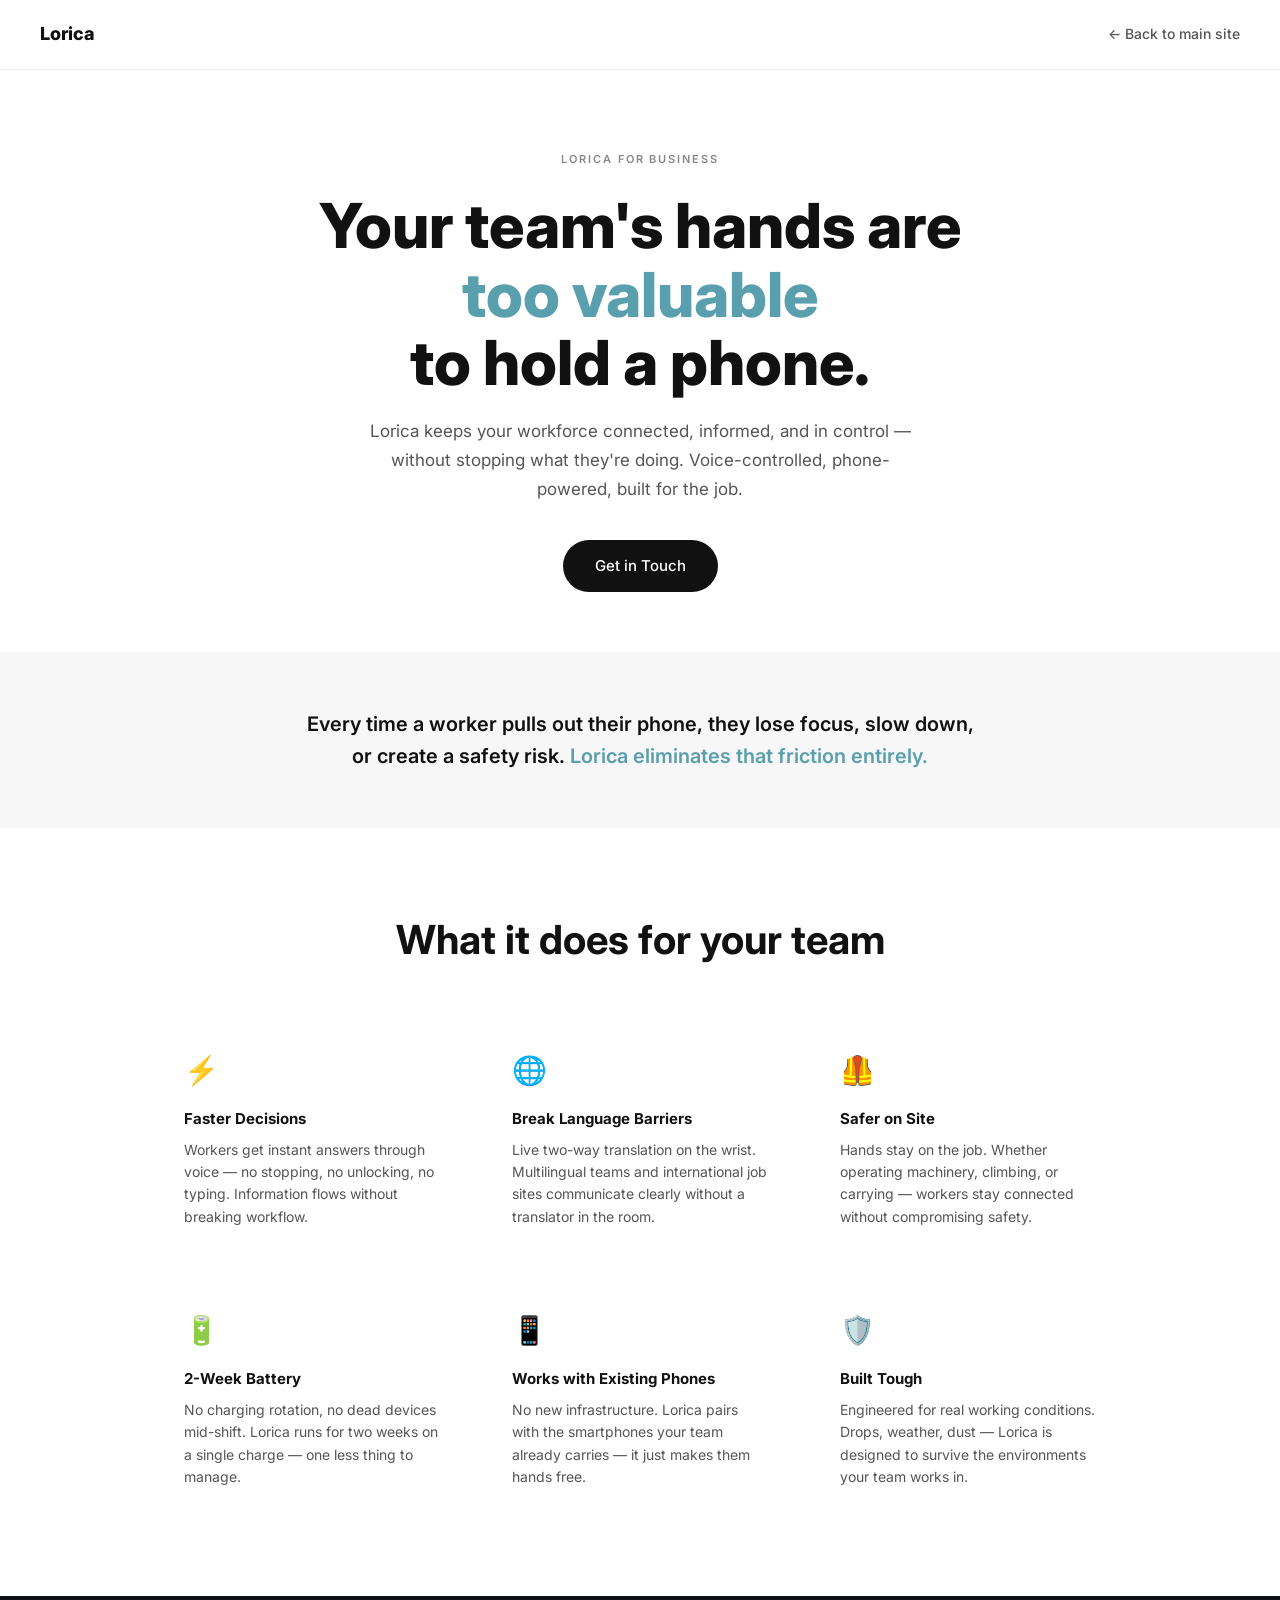
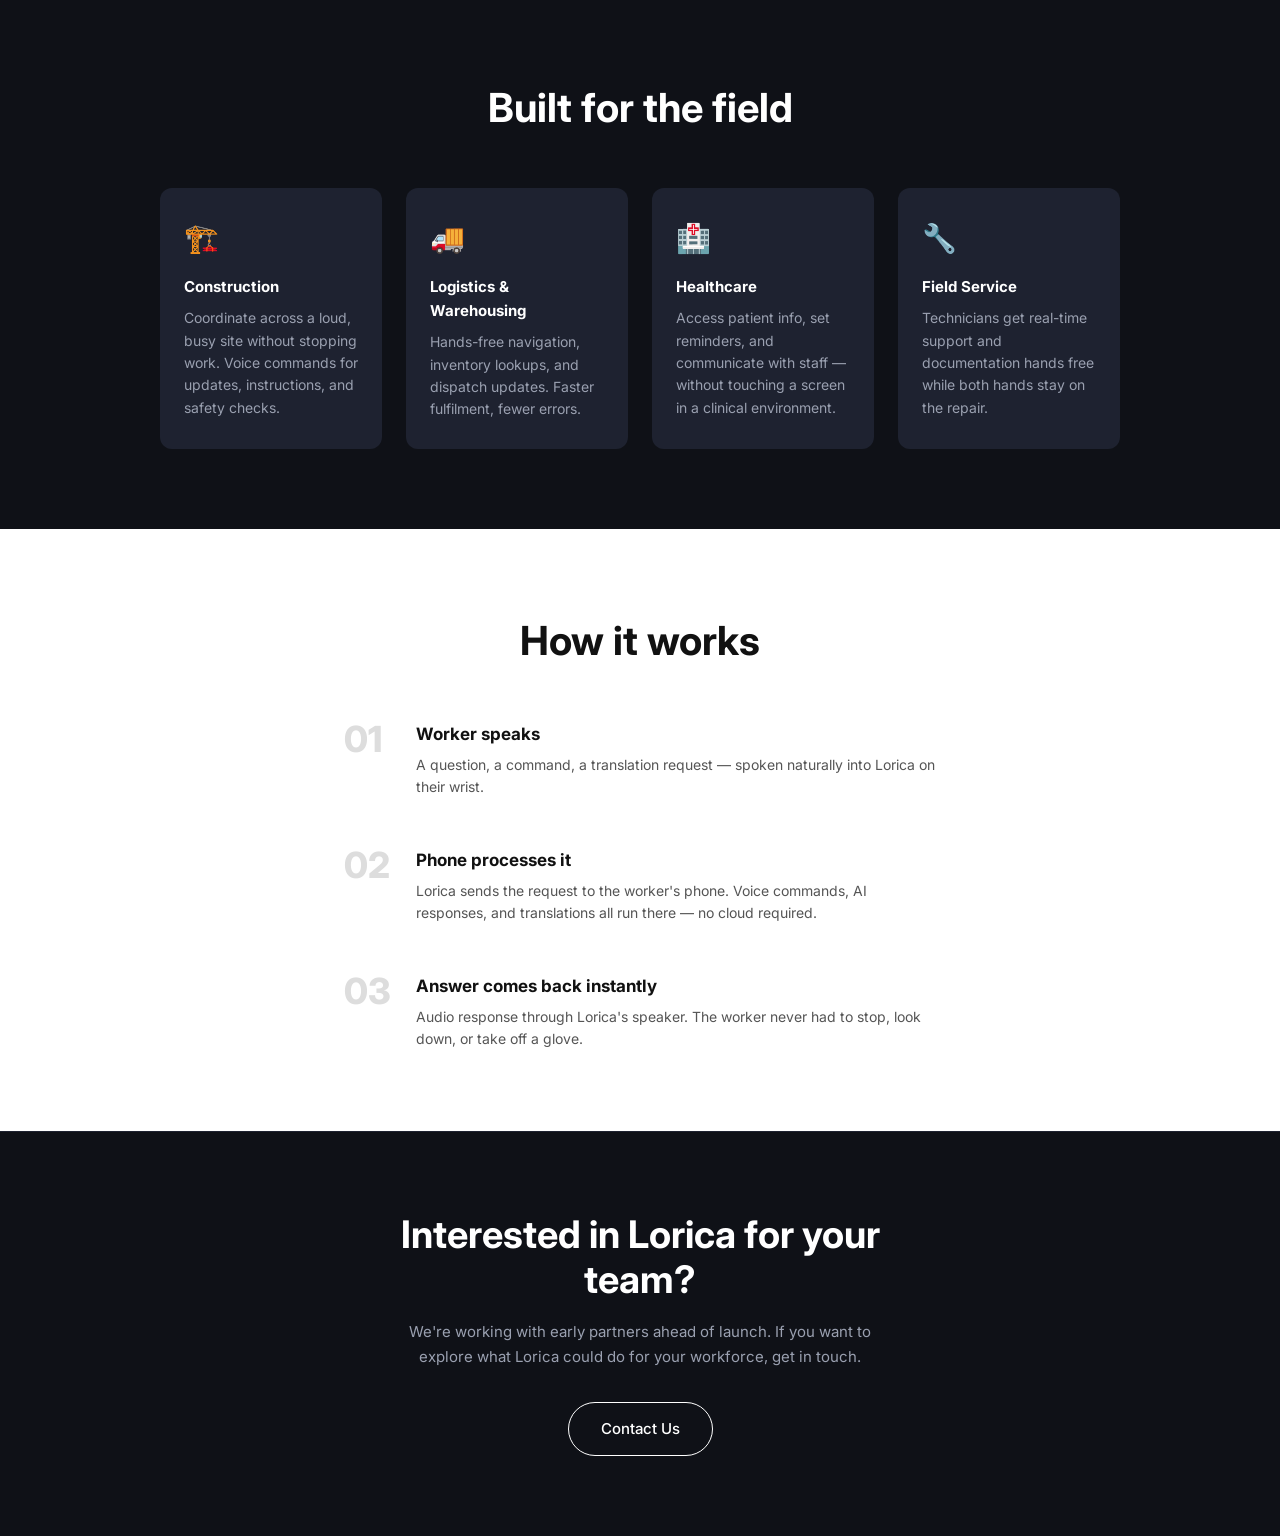
==== business.html @ 03b3797b "Add Lorica for Business subpage and nav link Co-Authored-By: Claude Sonnet 4.6 <noreply@anthropic.co" ====
<!DOCTYPE html>
<html lang="en">
<head>
  <meta charset="UTF-8" />
  <meta name="viewport" content="width=device-width, initial-scale=1.0" />
  <title>Lorica for Business</title>
  <meta name="description" content="Lorica keeps your workforce connected and hands free. Voice-controlled, phone-powered, built for the job site." />
  <!-- Google Analytics -->
  <script async src="https://www.googletagmanager.com/gtag/js?id=G-K3F2VCWHW0"></script>
  <script>
    window.dataLayer = window.dataLayer || [];
    function gtag(){dataLayer.push(arguments);}
    gtag('js', new Date());
    gtag('config', 'G-K3F2VCWHW0');
  </script>

  <link rel="preconnect" href="https://fonts.googleapis.com" />
  <link rel="preconnect" href="https://fonts.gstatic.com" crossorigin />
  <link href="https://fonts.googleapis.com/css2?family=Inter:wght@400;500;600;700;800&display=swap" rel="stylesheet" />
  <link rel="stylesheet" href="css/styles.css" />
  <style>
    /* ── NAV ──────────────────────────────────────────────── */
    .nav {
      display: flex;
      justify-content: space-between;
      align-items: center;
      padding: 20px 40px;
      border-bottom: 1px solid #eee;
    }

    .nav-logo {
      font-size: 18px;
      font-weight: 800;
      text-decoration: none;
      color: #111;
    }

    .nav-link {
      font-size: 14px;
      font-weight: 500;
      color: #555;
      text-decoration: none;
      transition: color 0.2s;
    }

    .nav-link:hover { color: #111; }

    /* ── BUSINESS HERO ────────────────────────────────────── */
    .biz-hero {
      text-align: center;
      padding: 80px 24px 60px;
      max-width: 760px;
      margin: 0 auto;
    }

    .biz-hero .hero-eyebrow {
      font-size: 11px;
      font-weight: 600;
      letter-spacing: 0.18em;
      text-transform: uppercase;
      color: #888;
      margin-bottom: 24px;
    }

    .biz-hero h1 {
      font-size: clamp(38px, 7vw, 62px);
      font-weight: 800;
      line-height: 1.1;
      margin-bottom: 20px;
    }

    .biz-hero h1 .highlight { color: #5a9fad; }

    .biz-hero p {
      font-size: 17px;
      color: #555;
      max-width: 560px;
      margin: 0 auto 36px;
      line-height: 1.7;
    }

    /* ── PROBLEM STRIP ────────────────────────────────────── */
    .problem {
      background: #f7f7f7;
      padding: 56px 24px;
      text-align: center;
    }

    .problem p {
      font-size: 20px;
      font-weight: 600;
      color: #111;
      max-width: 680px;
      margin: 0 auto;
      line-height: 1.6;
    }

    .problem span { color: #5a9fad; }

    /* ── BENEFITS ─────────────────────────────────────────── */
    .benefits {
      padding: 80px 24px;
      text-align: center;
    }

    /* reuse .cards / .card from styles.css */

    /* ── INDUSTRIES ───────────────────────────────────────── */
    .industries {
      background: #0f1117;
      color: #fff;
      padding: 80px 24px;
      text-align: center;
    }

    .industries .section-title { color: #fff; }

    .industry-grid {
      display: grid;
      grid-template-columns: repeat(auto-fit, minmax(220px, 1fr));
      gap: 24px;
      max-width: 960px;
      margin: 0 auto;
    }

    .industry-card {
      background: #1e2230;
      border-radius: 12px;
      padding: 28px 24px;
      text-align: left;
    }

    .industry-card .card-icon {
      font-size: 28px;
      margin-bottom: 14px;
    }

    .industry-card h3 {
      font-size: 15px;
      font-weight: 700;
      color: #fff;
      margin-bottom: 8px;
    }

    .industry-card p {
      font-size: 14px;
      color: #9aa0b0;
      line-height: 1.6;
    }

    /* ── HOW IT HELPS ─────────────────────────────────────── */
    .how-biz {
      padding: 80px 24px;
      max-width: 640px;
      margin: 0 auto;
    }

    .how-biz .section-title { text-align: center; }

    /* reuse .steps / .step from styles.css */

    /* ── BIZ CTA ──────────────────────────────────────────── */
    .biz-cta {
      background: #0f1117;
      color: #fff;
      padding: 80px 24px;
      text-align: center;
      border-top: 1px solid #1e2230;
    }

    .biz-cta h2 {
      font-size: clamp(26px, 4vw, 38px);
      font-weight: 700;
      max-width: 520px;
      margin: 0 auto 16px;
      line-height: 1.2;
    }

    .biz-cta p {
      font-size: 15px;
      color: #9aa0b0;
      max-width: 480px;
      margin: 0 auto 32px;
      line-height: 1.7;
    }
  </style>
</head>
<body>

  <!-- ── NAV ── -->
  <nav class="nav">
    <a href="index.html" class="nav-logo">Lorica</a>
    <a href="index.html" class="nav-link">← Back to main site</a>
  </nav>

  <!-- ── HERO ── -->
  <section class="biz-hero">
    <p class="hero-eyebrow">Lorica for Business</p>
    <h1>Your team's hands are<br><span class="highlight">too valuable</span><br>to hold a phone.</h1>
    <p>Lorica keeps your workforce connected, informed, and in control — without stopping what they're doing. Voice-controlled, phone-powered, built for the job.</p>
    <a href="#contact" class="btn-primary">Get in Touch</a>
  </section>

  <!-- ── PROBLEM ── -->
  <section class="problem">
    <p>Every time a worker pulls out their phone, they lose focus, slow down, or create a safety risk. <span>Lorica eliminates that friction entirely.</span></p>
  </section>

  <!-- ── BENEFITS ── -->
  <section class="benefits">
    <h2 class="section-title">What it does for your team</h2>
    <div class="cards">

      <div class="card">
        <div class="card-icon">⚡</div>
        <h3>Faster Decisions</h3>
        <p>Workers get instant answers through voice — no stopping, no unlocking, no typing. Information flows without breaking workflow.</p>
      </div>

      <div class="card">
        <div class="card-icon">🌐</div>
        <h3>Break Language Barriers</h3>
        <p>Live two-way translation on the wrist. Multilingual teams and international job sites communicate clearly without a translator in the room.</p>
      </div>

      <div class="card">
        <div class="card-icon">🦺</div>
        <h3>Safer on Site</h3>
        <p>Hands stay on the job. Whether operating machinery, climbing, or carrying — workers stay connected without compromising safety.</p>
      </div>

      <div class="card">
        <div class="card-icon">🔋</div>
        <h3>2-Week Battery</h3>
        <p>No charging rotation, no dead devices mid-shift. Lorica runs for two weeks on a single charge — one less thing to manage.</p>
      </div>

      <div class="card">
        <div class="card-icon">📱</div>
        <h3>Works with Existing Phones</h3>
        <p>No new infrastructure. Lorica pairs with the smartphones your team already carries — it just makes them hands free.</p>
      </div>

      <div class="card">
        <div class="card-icon">🛡️</div>
        <h3>Built Tough</h3>
        <p>Engineered for real working conditions. Drops, weather, dust — Lorica is designed to survive the environments your team works in.</p>
      </div>

    </div>
  </section>

  <!-- ── INDUSTRIES ── -->
  <section class="industries">
    <h2 class="section-title">Built for the field</h2>
    <div class="industry-grid">

      <div class="industry-card">
        <div class="card-icon">🏗️</div>
        <h3>Construction</h3>
        <p>Coordinate across a loud, busy site without stopping work. Voice commands for updates, instructions, and safety checks.</p>
      </div>

      <div class="industry-card">
        <div class="card-icon">🚚</div>
        <h3>Logistics & Warehousing</h3>
        <p>Hands-free navigation, inventory lookups, and dispatch updates. Faster fulfilment, fewer errors.</p>
      </div>

      <div class="industry-card">
        <div class="card-icon">🏥</div>
        <h3>Healthcare</h3>
        <p>Access patient info, set reminders, and communicate with staff — without touching a screen in a clinical environment.</p>
      </div>

      <div class="industry-card">
        <div class="card-icon">🔧</div>
        <h3>Field Service</h3>
        <p>Technicians get real-time support and documentation hands free while both hands stay on the repair.</p>
      </div>

    </div>
  </section>

  <!-- ── HOW IT WORKS ── -->
  <section class="how-biz">
    <h2 class="section-title">How it works</h2>
    <div class="steps">

      <div class="step">
        <span class="step-num">01</span>
        <div class="step-body">
          <h3>Worker speaks</h3>
          <p>A question, a command, a translation request — spoken naturally into Lorica on their wrist.</p>
        </div>
      </div>

      <div class="step">
        <span class="step-num">02</span>
        <div class="step-body">
          <h3>Phone processes it</h3>
          <p>Lorica sends the request to the worker's phone. Voice commands, AI responses, and translations all run there — no cloud required.</p>
        </div>
      </div>

      <div class="step">
        <span class="step-num">03</span>
        <div class="step-body">
          <h3>Answer comes back instantly</h3>
          <p>Audio response through Lorica's speaker. The worker never had to stop, look down, or take off a glove.</p>
        </div>
      </div>

    </div>
  </section>

  <!-- ── CTA ── -->
  <section class="biz-cta" id="contact">
    <h2>Interested in Lorica for your team?</h2>
    <p>We're working with early partners ahead of launch. If you want to explore what Lorica could do for your workforce, get in touch.</p>
    <a href="mailto:hello@lorica.com" class="btn-outline">Contact Us</a>
  </section>

</body>
</html>
---- css/styles.css ----
/* ── RESET ────────────────────────────────────────────────── */
*, *::before, *::after {
  box-sizing: border-box;
  margin: 0;
  padding: 0;
}

/* ── BASE ─────────────────────────────────────────────────── */
body {
  font-family: 'Inter', -apple-system, BlinkMacSystemFont, sans-serif;
  color: #111;
  background: #fff;
  line-height: 1.6;
}

/* ── BUTTONS ──────────────────────────────────────────────── */
.btn-primary {
  display: inline-block;
  background: #111;
  color: #fff;
  font-size: 15px;
  font-weight: 500;
  padding: 14px 32px;
  border-radius: 999px;
  border: none;
  cursor: pointer;
  text-decoration: none;
  transition: background 0.2s;
}

.btn-primary:hover {
  background: #333;
}

.btn-outline {
  display: inline-block;
  background: transparent;
  color: #fff;
  font-size: 15px;
  font-weight: 500;
  padding: 14px 32px;
  border-radius: 999px;
  border: 1.5px solid #fff;
  cursor: pointer;
  text-decoration: none;
  transition: background 0.2s, color 0.2s;
}

.btn-outline:hover {
  background: #fff;
  color: #111;
}

/* ── SHARED ───────────────────────────────────────────────── */
.section-title {
  font-size: clamp(28px, 5vw, 40px);
  font-weight: 700;
  margin-bottom: 48px;
}

/* ── HERO ─────────────────────────────────────────────────── */
.hero {
  text-align: center;
  padding: 80px 24px 60px;
  max-width: 700px;
  margin: 0 auto;
}

.hero-eyebrow {
  font-size: 11px;
  font-weight: 600;
  letter-spacing: 0.18em;
  text-transform: uppercase;
  color: #888;
  margin-bottom: 24px;
}

.hero h1 {
  font-size: clamp(42px, 8vw, 68px);
  font-weight: 800;
  line-height: 1.1;
  margin-bottom: 20px;
}

.hero h1 .highlight {
  color: #5a9fad;
}

.hero-sub {
  font-size: 16px;
  color: #555;
  margin-bottom: 32px;
}

.hero-disclaimer {
  font-size: 12px;
  color: #aaa;
  margin-top: 12px;
}

.hero-image {
  margin-top: 48px;
  display: flex;
  justify-content: center;
}

.hero-image img {
  max-width: 100%;
  width: 560px;
}


/* ── WHY LORICA ───────────────────────────────────────────── */
.why {
  background: #f7f7f7;
  padding: 80px 24px;
  text-align: center;
}

.cards {
  display: grid;
  grid-template-columns: repeat(auto-fit, minmax(240px, 1fr));
  gap: 24px;
  max-width: 960px;
  margin: 0 auto;
}

.card {
  background: #fff;
  border-radius: 12px;
  padding: 28px 24px;
  text-align: left;
}

.card-icon {
  font-size: 28px;
  margin-bottom: 14px;
}

.card h3 {
  font-size: 15px;
  font-weight: 700;
  margin-bottom: 8px;
}

.card p {
  font-size: 14px;
  color: #555;
  line-height: 1.6;
}

/* ── HOW IT WORKS ─────────────────────────────────────────── */
.how {
  padding: 80px 24px;
  max-width: 640px;
  margin: 0 auto;
}

.how .section-title {
  text-align: center;
}

.steps {
  display: flex;
  flex-direction: column;
  gap: 48px;
}

.step {
  display: flex;
  gap: 24px;
  align-items: flex-start;
}

.step-num {
  font-size: 36px;
  font-weight: 800;
  color: #ddd;
  line-height: 1;
  min-width: 48px;
}

.step-body h3 {
  font-size: 17px;
  font-weight: 700;
  margin-bottom: 6px;
}

.step-body p {
  font-size: 14px;
  color: #555;
  line-height: 1.6;
}

/* ── BUILT FOR PEOPLE WHO MOVE ────────────────────────────── */
.personas {
  background: #0f1117;
  color: #fff;
  padding: 80px 24px;
  text-align: center;
}

.personas .section-title {
  color: #fff;
}

.persona-cards {
  display: grid;
  grid-template-columns: repeat(auto-fit, minmax(200px, 1fr));
  gap: 32px;
  max-width: 860px;
  margin: 0 auto;
}

.persona-card {
  text-align: center;
}

.persona-icon {
  width: 52px;
  height: 52px;
  background: #1e2230;
  border-radius: 50%;
  display: flex;
  align-items: center;
  justify-content: center;
  font-size: 22px;
  margin: 0 auto 14px;
}

.persona-card h3 {
  font-size: 15px;
  font-weight: 700;
  margin-bottom: 8px;
  color: #fff;
}

.persona-card p {
  font-size: 14px;
  color: #9aa0b0;
  line-height: 1.6;
}

/* ── CTA / FOOTER ─────────────────────────────────────────── */
.cta {
  background: #0f1117;
  color: #fff;
  padding: 80px 24px;
  text-align: center;
  border-top: 1px solid #1e2230;
}

.cta h2 {
  font-size: clamp(26px, 4vw, 38px);
  font-weight: 700;
  max-width: 480px;
  margin: 0 auto 16px;
  line-height: 1.2;
}

.cta p {
  font-size: 15px;
  color: #9aa0b0;
  max-width: 480px;
  margin: 0 auto 32px;
  line-height: 1.7;
}

/* ── RESPONSIVE ───────────────────────────────────────────── */
@media (max-width: 600px) {
  .step {
    flex-direction: column;
    gap: 8px;
  }

  .step-num {
    font-size: 24px;
  }
}
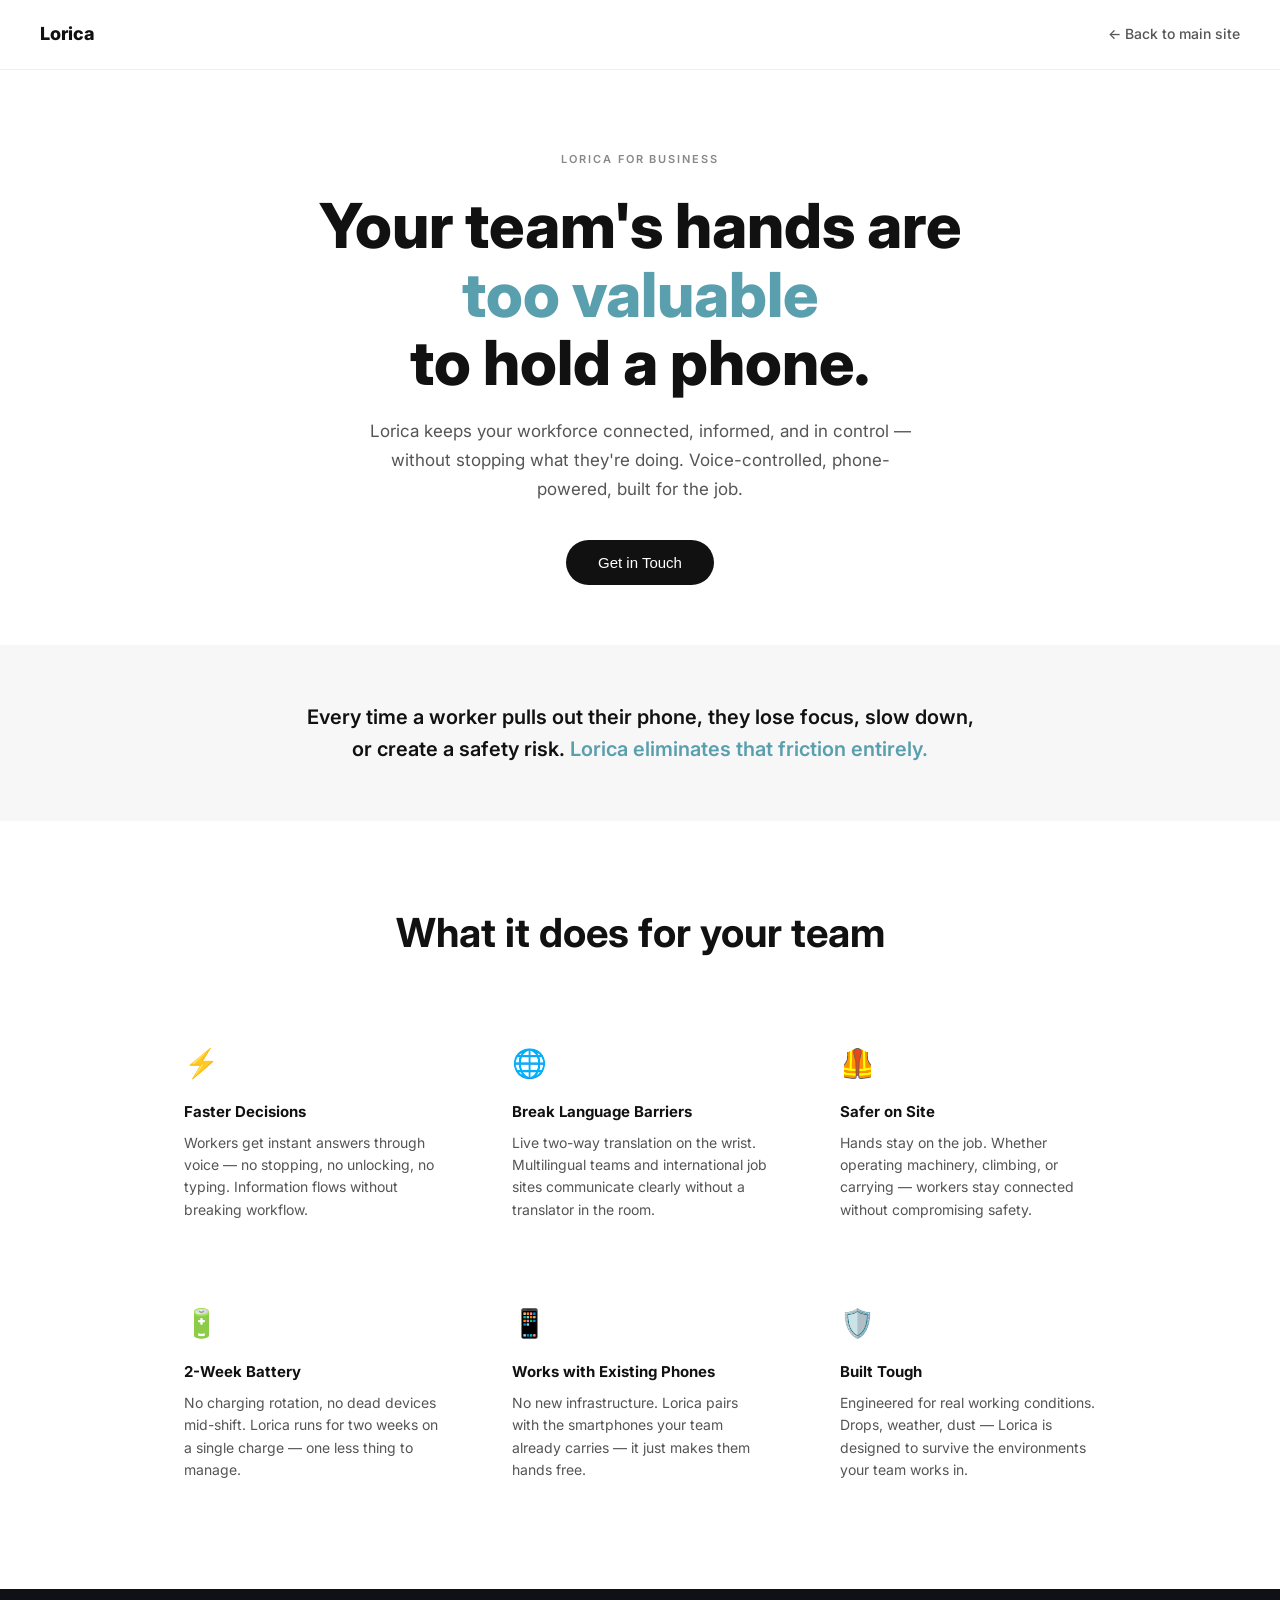
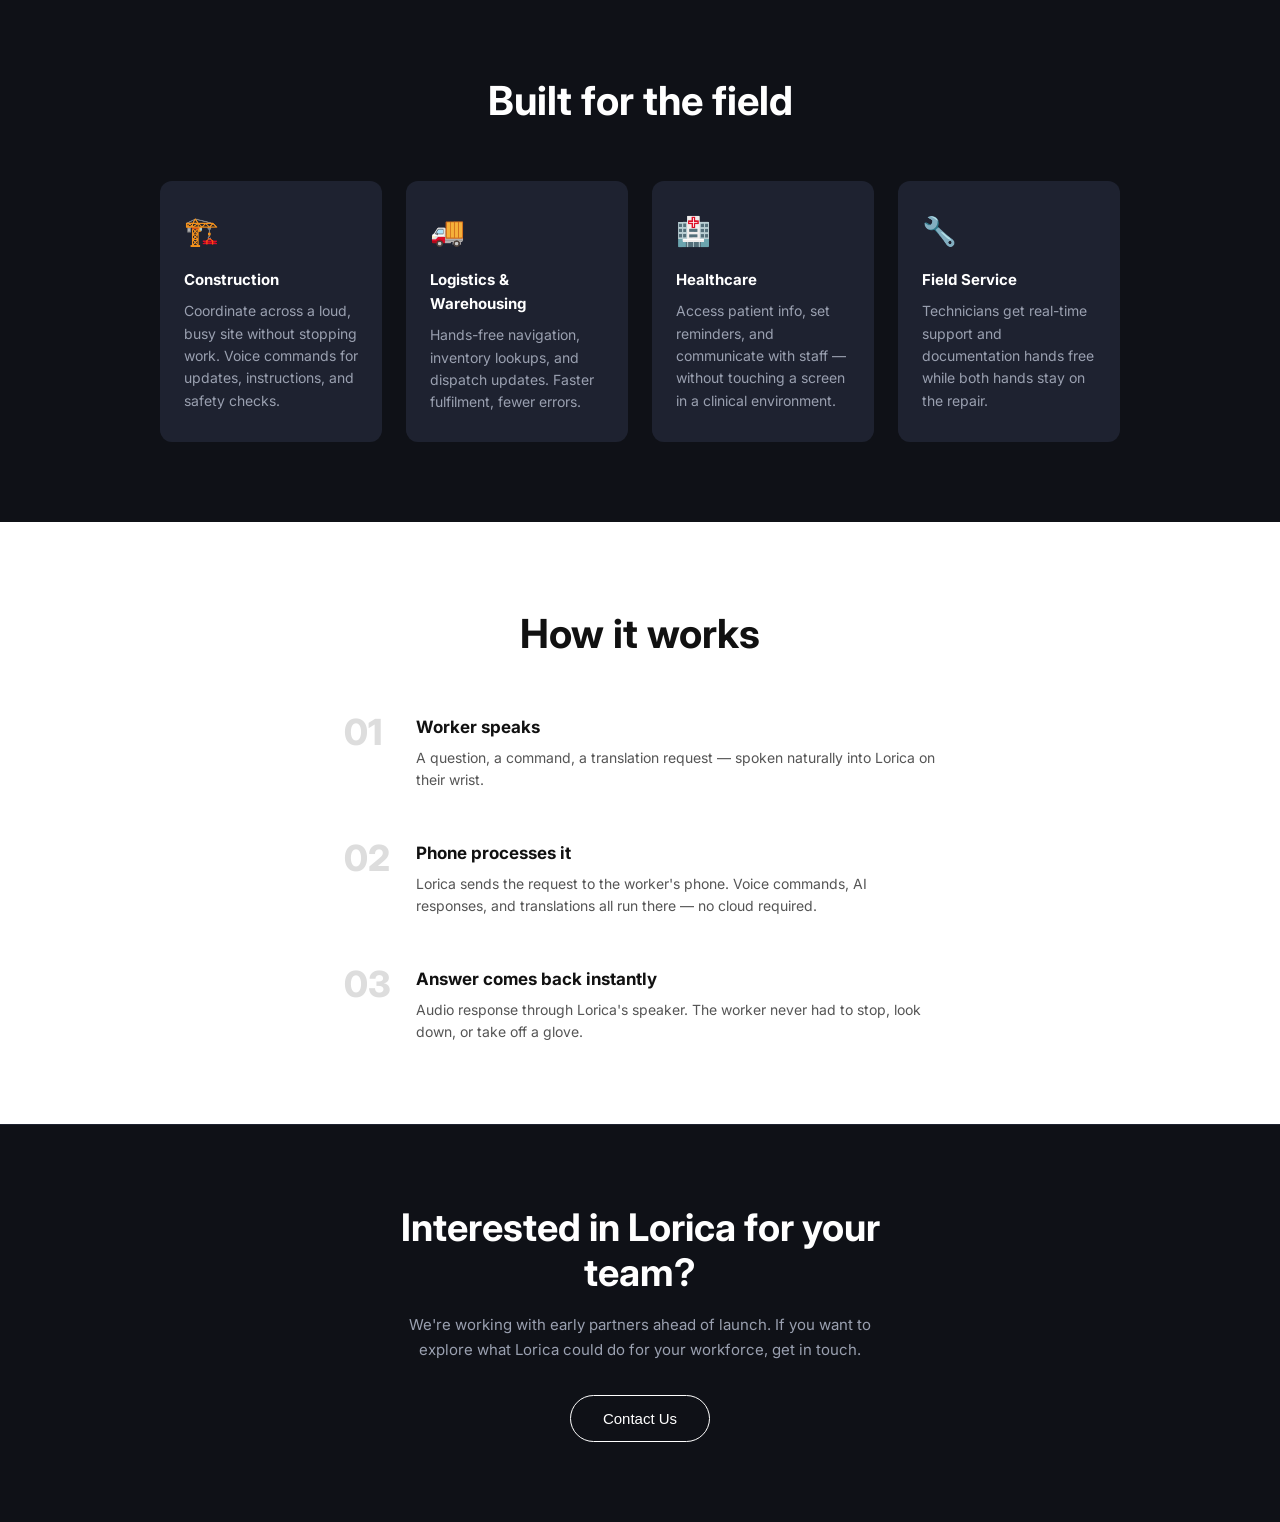
==== commit 94452256: "Email forms on all CTAs, revealed on button click Co-Authored-By: Claude Sonnet 4.6 <noreply@anthrop" ====
--- a/business.html
+++ b/business.html
@@ -198,7 +198,14 @@
     <p class="hero-eyebrow">Lorica for Business</p>
     <h1>Your team's hands are<br><span class="highlight">too valuable</span><br>to hold a phone.</h1>
     <p>Lorica keeps your workforce connected, informed, and in control — without stopping what they're doing. Voice-controlled, phone-powered, built for the job.</p>
-    <a href="#contact" class="btn-primary">Get in Touch</a>
+    <button class="btn-primary" id="biz-hero-cta-btn">Get in Touch</button>
+    <div id="biz-hero-form-wrap" style="display:none;">
+      <p class="form-success" id="biz-hero-form-success">Thanks — we'll be in touch.</p>
+      <form class="email-form" id="biz-hero-form">
+        <input type="email" name="email" placeholder="Enter your email" required />
+        <button type="submit" class="btn-primary">Send</button>
+      </form>
+    </div>
   </section>
 
   <!-- ── PROBLEM ── -->
@@ -318,8 +325,16 @@
   <section class="biz-cta" id="contact">
     <h2>Interested in Lorica for your team?</h2>
     <p>We're working with early partners ahead of launch. If you want to explore what Lorica could do for your workforce, get in touch.</p>
-    <a href="mailto:hello@lorica.com" class="btn-outline">Contact Us</a>
-  </section>
-
+    <button class="btn-outline" id="biz-cta-btn">Contact Us</button>
+    <div id="biz-cta-form-wrap" style="display:none;">
+      <p class="form-success" id="biz-cta-form-success">Thanks — we'll be in touch.</p>
+      <form class="email-form email-form--dark" id="biz-cta-form">
+        <input type="email" name="email" placeholder="Enter your email" required />
+        <button type="submit" class="btn-outline">Send</button>
+      </form>
+    </div>
+  </section>
+
+  <script src="js/tracking.js"></script>
 </body>
 </html>
--- a/css/styles.css
+++ b/css/styles.css
@@ -98,6 +98,62 @@
   margin-top: 12px;
 }
 
+/* ── EMAIL FORM ───────────────────────────────────────────── */
+.email-form {
+  display: flex;
+  gap: 8px;
+  justify-content: center;
+  flex-wrap: wrap;
+  margin-bottom: 12px;
+}
+
+.email-form input[type="email"] {
+  font-family: inherit;
+  font-size: 15px;
+  padding: 14px 20px;
+  border-radius: 999px;
+  border: 1.5px solid #ddd;
+  outline: none;
+  width: 260px;
+  transition: border-color 0.2s;
+}
+
+.email-form input[type="email"]:focus {
+  border-color: #111;
+}
+
+.email-form input[type="email"]::placeholder {
+  color: #aaa;
+}
+
+.form-success {
+  display: none;
+  font-size: 15px;
+  color: #111;
+  font-weight: 500;
+  margin-bottom: 12px;
+}
+
+/* dark background variant */
+.email-form--dark input[type="email"] {
+  background: transparent;
+  border-color: rgba(255,255,255,0.3);
+  color: #fff;
+}
+
+.email-form--dark input[type="email"]::placeholder {
+  color: rgba(255,255,255,0.5);
+}
+
+.email-form--dark input[type="email"]:focus {
+  border-color: #fff;
+}
+
+.cta .form-success,
+.biz-cta .form-success {
+  color: #fff;
+}
+
 .hero-image {
   margin-top: 48px;
   display: flex;
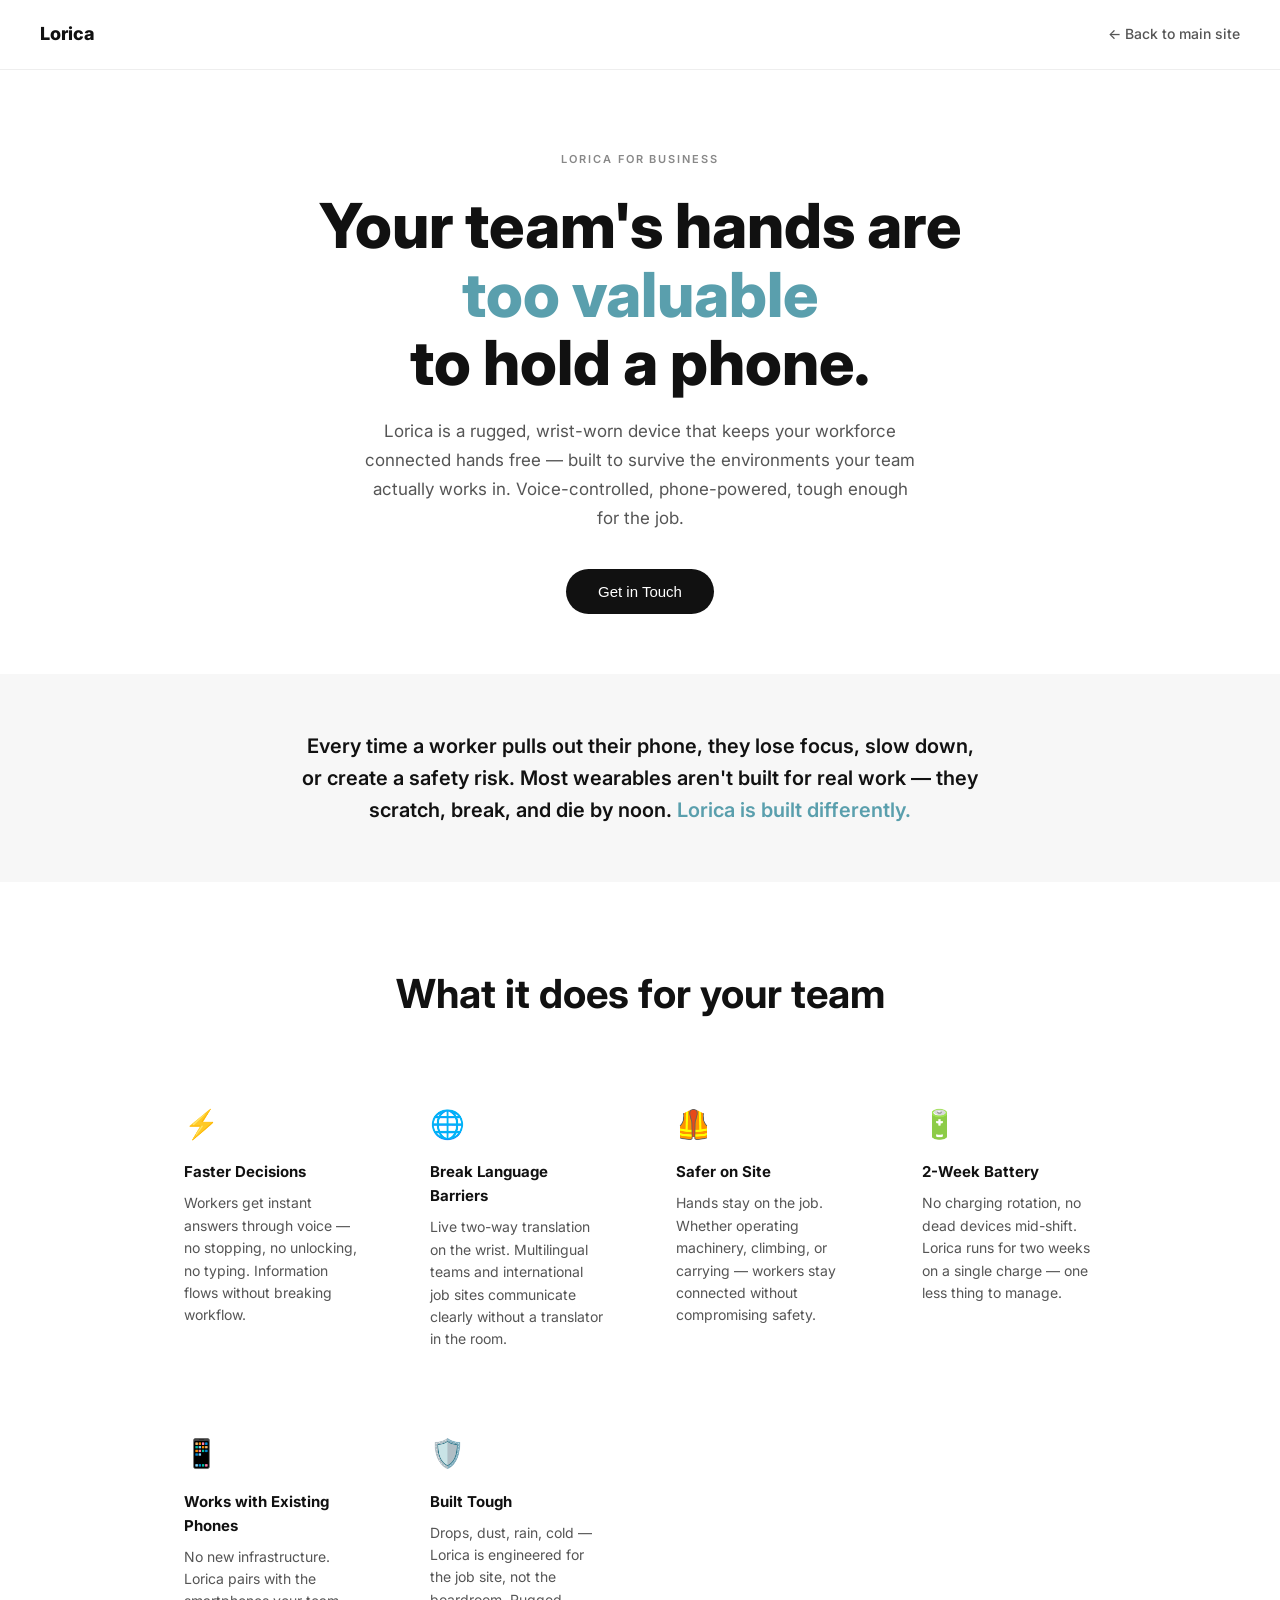
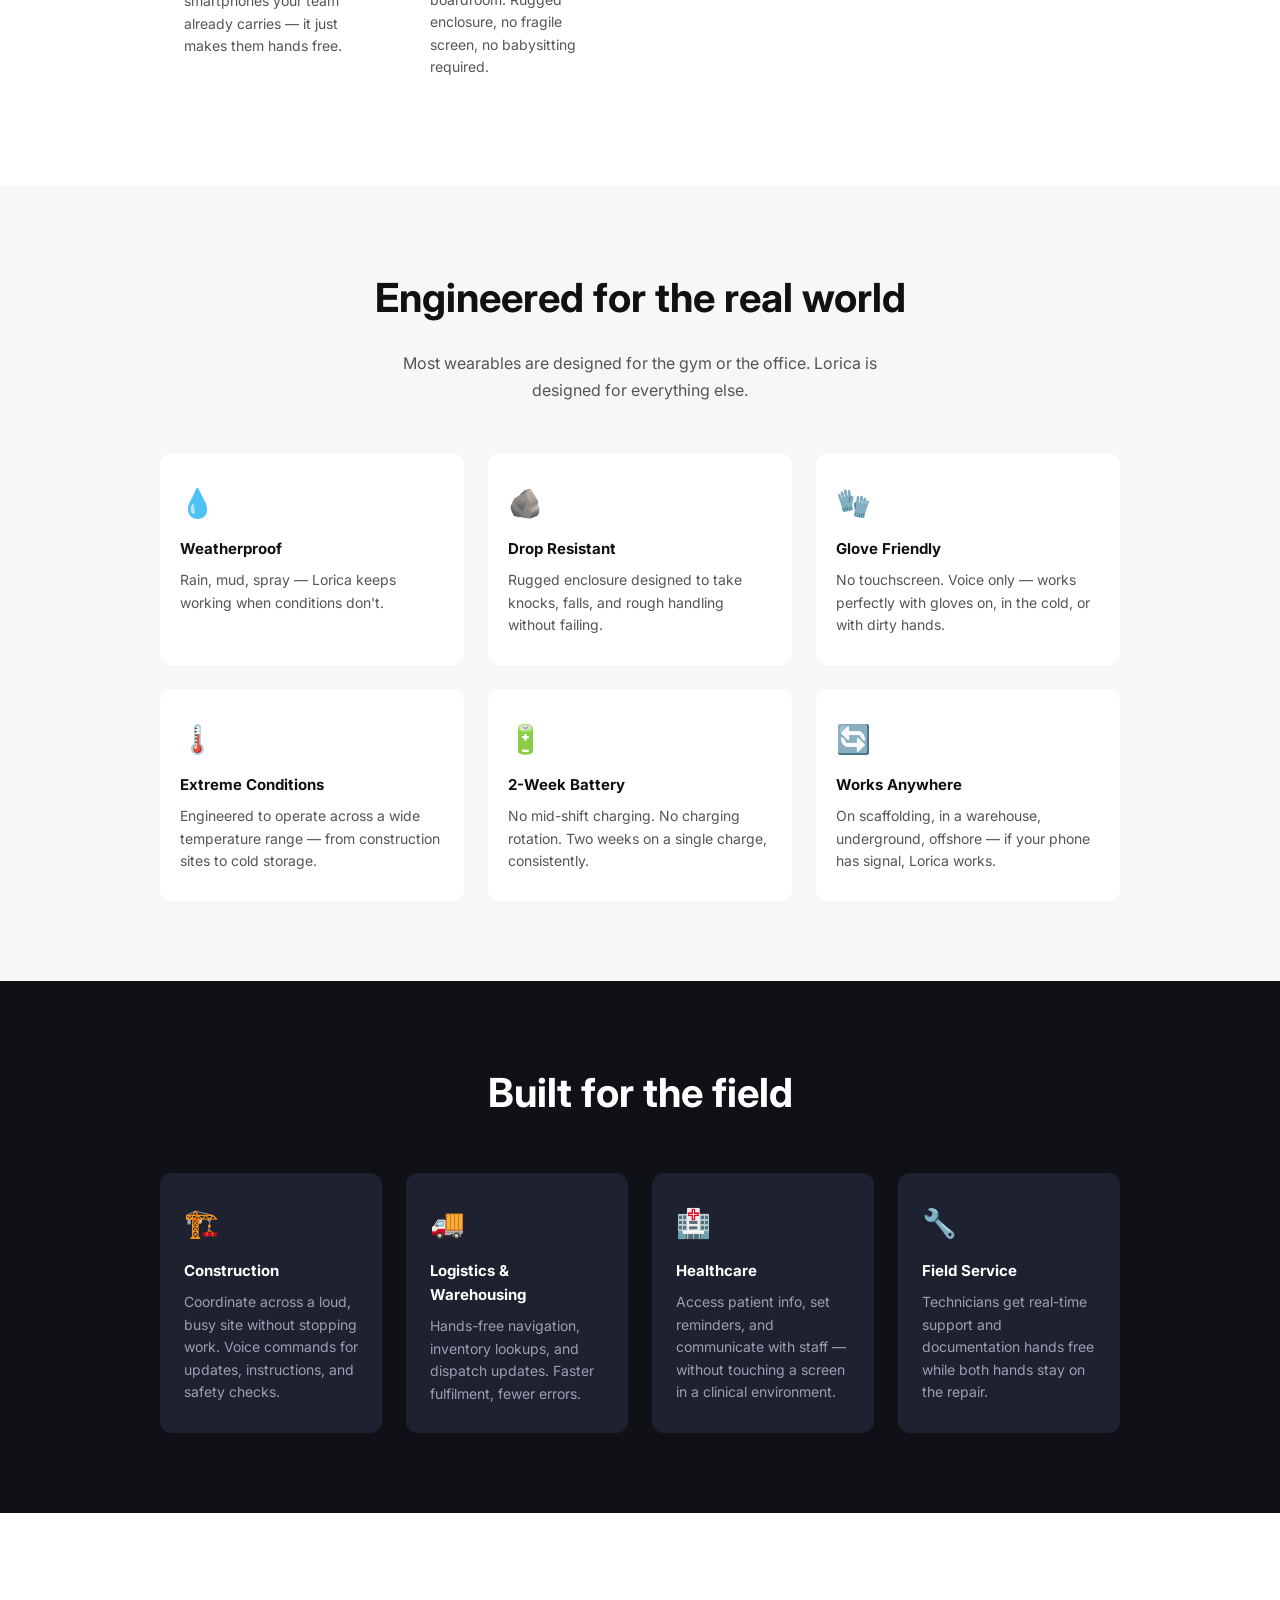
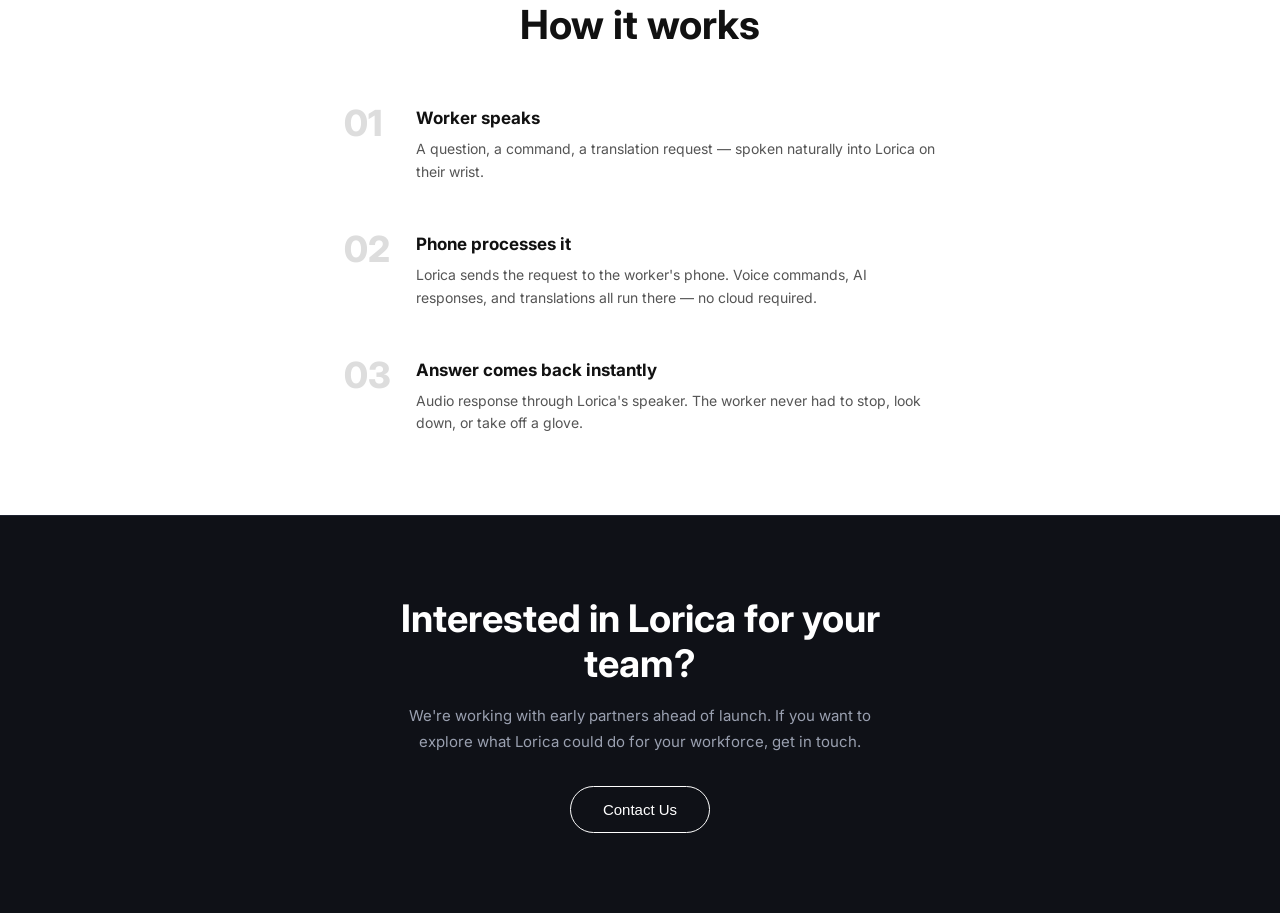
==== commit c14071a5: "Emphasise durability on business page — new section + stronger copy Co-Authored-By: Claude Sonnet 4." ====
--- a/business.html
+++ b/business.html
@@ -105,6 +105,63 @@
 
     /* reuse .cards / .card from styles.css */
 
+    /* ── DURABILITY ──────────────────────────────────────── */
+    .durability {
+      background: #f7f7f7;
+      padding: 80px 24px;
+      text-align: center;
+    }
+
+    .durability-sub {
+      font-size: 16px;
+      color: #555;
+      max-width: 520px;
+      margin: -28px auto 48px;
+      line-height: 1.7;
+    }
+
+    .durability-grid {
+      display: grid;
+      grid-template-columns: repeat(3, 1fr);
+      gap: 24px;
+      max-width: 960px;
+      margin: 0 auto;
+    }
+
+    @media (max-width: 700px) {
+      .durability-grid { grid-template-columns: repeat(2, 1fr); }
+    }
+
+    @media (max-width: 420px) {
+      .durability-grid { grid-template-columns: 1fr; }
+    }
+
+    .durability-stat {
+      background: #fff;
+      border-radius: 12px;
+      padding: 28px 20px;
+      text-align: left;
+    }
+
+    .durability-icon {
+      font-size: 28px;
+      display: block;
+      margin-bottom: 12px;
+    }
+
+    .durability-stat h3 {
+      font-size: 15px;
+      font-weight: 700;
+      margin-bottom: 8px;
+      color: #111;
+    }
+
+    .durability-stat p {
+      font-size: 14px;
+      color: #555;
+      line-height: 1.6;
+    }
+
     /* ── INDUSTRIES ───────────────────────────────────────── */
     .industries {
       background: #0f1117;
@@ -197,7 +254,7 @@
   <section class="biz-hero">
     <p class="hero-eyebrow">Lorica for Business</p>
     <h1>Your team's hands are<br><span class="highlight">too valuable</span><br>to hold a phone.</h1>
-    <p>Lorica keeps your workforce connected, informed, and in control — without stopping what they're doing. Voice-controlled, phone-powered, built for the job.</p>
+    <p>Lorica is a rugged, wrist-worn device that keeps your workforce connected hands free — built to survive the environments your team actually works in. Voice-controlled, phone-powered, tough enough for the job.</p>
     <button class="btn-primary" id="biz-hero-cta-btn">Get in Touch</button>
     <div id="biz-hero-form-wrap" style="display:none;">
       <p class="form-success" id="biz-hero-form-success">Thanks — we'll be in touch.</p>
@@ -210,7 +267,7 @@
 
   <!-- ── PROBLEM ── -->
   <section class="problem">
-    <p>Every time a worker pulls out their phone, they lose focus, slow down, or create a safety risk. <span>Lorica eliminates that friction entirely.</span></p>
+    <p>Every time a worker pulls out their phone, they lose focus, slow down, or create a safety risk. Most wearables aren't built for real work — they scratch, break, and die by noon. <span>Lorica is built differently.</span></p>
   </section>
 
   <!-- ── BENEFITS ── -->
@@ -251,7 +308,52 @@
       <div class="card">
         <div class="card-icon">🛡️</div>
         <h3>Built Tough</h3>
-        <p>Engineered for real working conditions. Drops, weather, dust — Lorica is designed to survive the environments your team works in.</p>
+        <p>Drops, dust, rain, cold — Lorica is engineered for the job site, not the boardroom. Rugged enclosure, no fragile screen, no babysitting required.</p>
+      </div>
+
+    </div>
+  </section>
+
+  <!-- ── DURABILITY ── -->
+  <section class="durability">
+    <h2 class="section-title">Engineered for the real world</h2>
+    <p class="durability-sub">Most wearables are designed for the gym or the office. Lorica is designed for everything else.</p>
+    <div class="durability-grid">
+
+      <div class="durability-stat">
+        <span class="durability-icon">💧</span>
+        <h3>Weatherproof</h3>
+        <p>Rain, mud, spray — Lorica keeps working when conditions don't.</p>
+      </div>
+
+      <div class="durability-stat">
+        <span class="durability-icon">🪨</span>
+        <h3>Drop Resistant</h3>
+        <p>Rugged enclosure designed to take knocks, falls, and rough handling without failing.</p>
+      </div>
+
+      <div class="durability-stat">
+        <span class="durability-icon">🧤</span>
+        <h3>Glove Friendly</h3>
+        <p>No touchscreen. Voice only — works perfectly with gloves on, in the cold, or with dirty hands.</p>
+      </div>
+
+      <div class="durability-stat">
+        <span class="durability-icon">🌡️</span>
+        <h3>Extreme Conditions</h3>
+        <p>Engineered to operate across a wide temperature range — from construction sites to cold storage.</p>
+      </div>
+
+      <div class="durability-stat">
+        <span class="durability-icon">🔋</span>
+        <h3>2-Week Battery</h3>
+        <p>No mid-shift charging. No charging rotation. Two weeks on a single charge, consistently.</p>
+      </div>
+
+      <div class="durability-stat">
+        <span class="durability-icon">🔄</span>
+        <h3>Works Anywhere</h3>
+        <p>On scaffolding, in a warehouse, underground, offshore — if your phone has signal, Lorica works.</p>
       </div>
 
     </div>
--- a/css/styles.css
+++ b/css/styles.css
@@ -175,10 +175,22 @@
 
 .cards {
   display: grid;
-  grid-template-columns: repeat(auto-fit, minmax(240px, 1fr));
+  grid-template-columns: repeat(2, 1fr);
   gap: 24px;
   max-width: 960px;
   margin: 0 auto;
+}
+
+@media (min-width: 900px) {
+  .cards {
+    grid-template-columns: repeat(4, 1fr);
+  }
+}
+
+@media (max-width: 480px) {
+  .cards {
+    grid-template-columns: 1fr;
+  }
 }
 
 .card {
@@ -297,6 +309,20 @@
   line-height: 1.6;
 }
 
+.persona-biz-link {
+  display: inline-block;
+  margin-top: 14px;
+  font-size: 13px;
+  font-weight: 600;
+  color: #5a9fad;
+  text-decoration: none;
+  transition: color 0.2s;
+}
+
+.persona-biz-link:hover {
+  color: #fff;
+}
+
 /* ── CTA / FOOTER ─────────────────────────────────────────── */
 .cta {
   background: #0f1117;
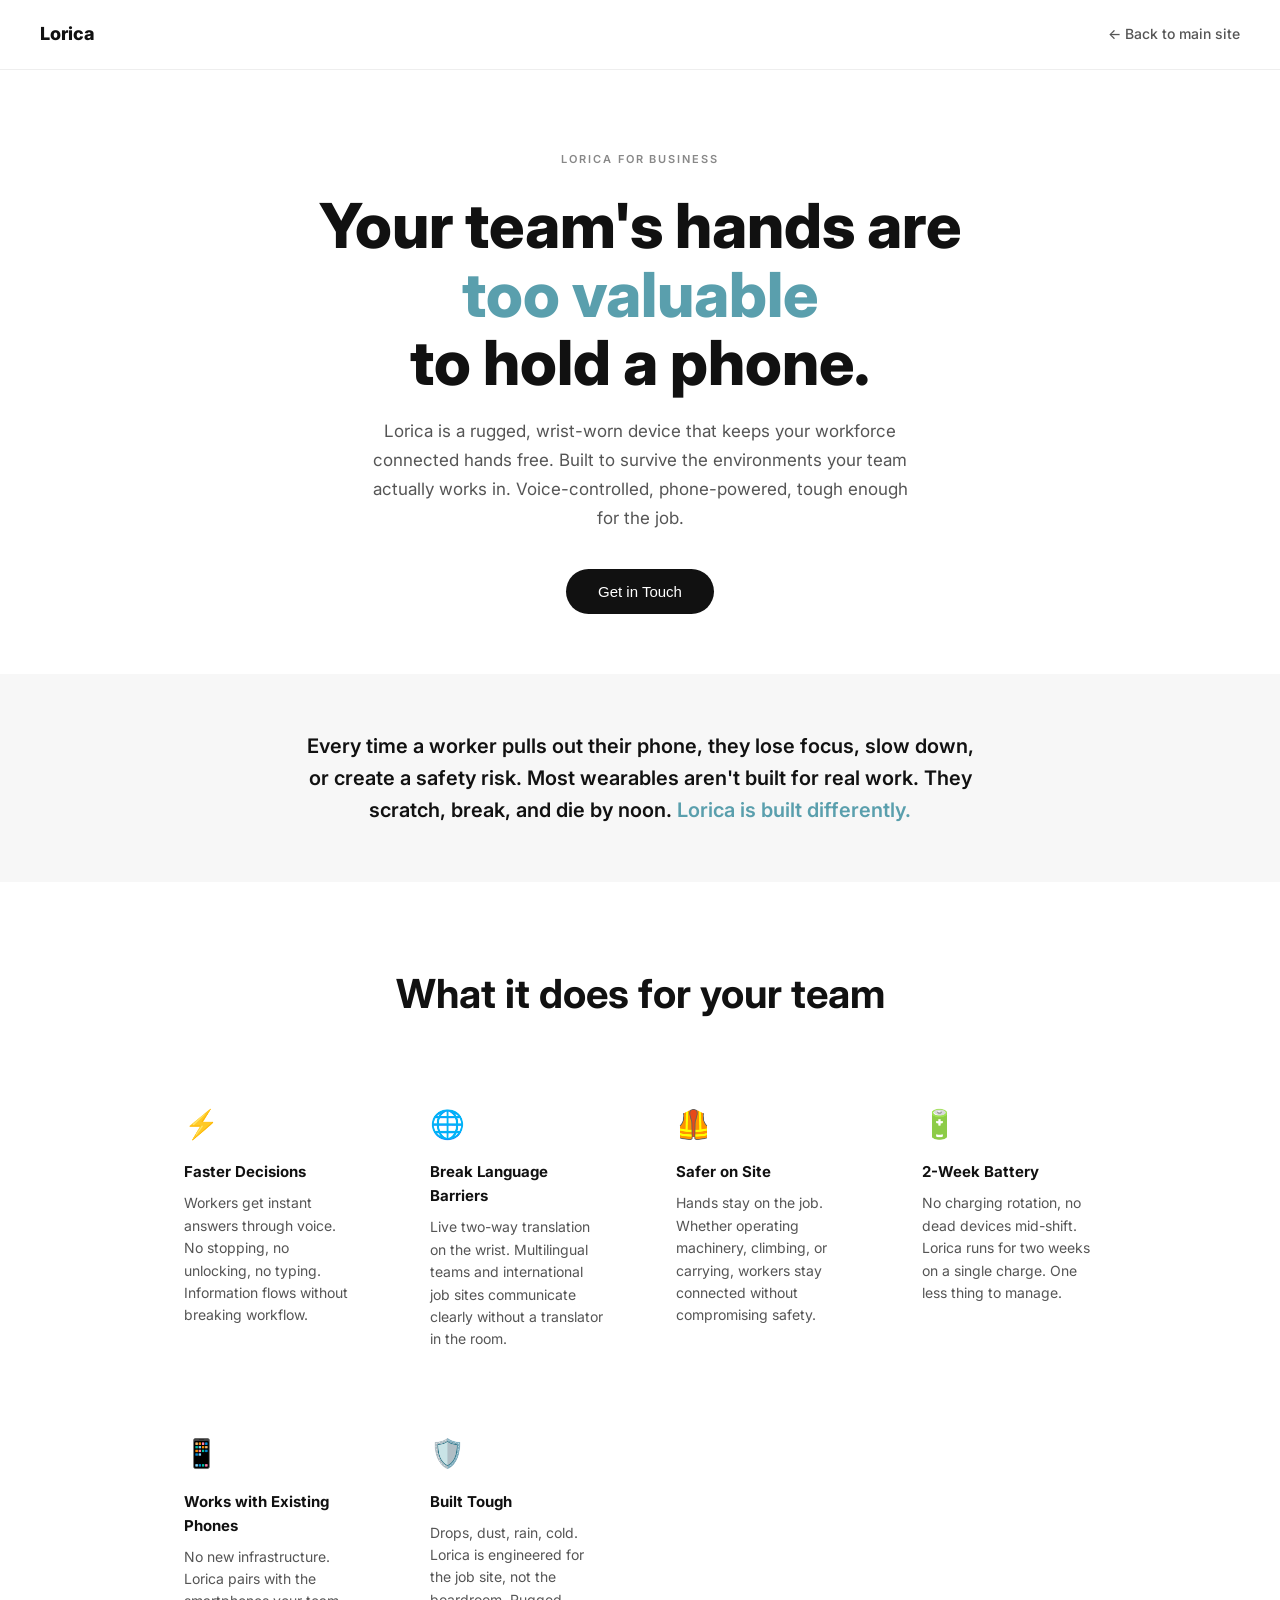
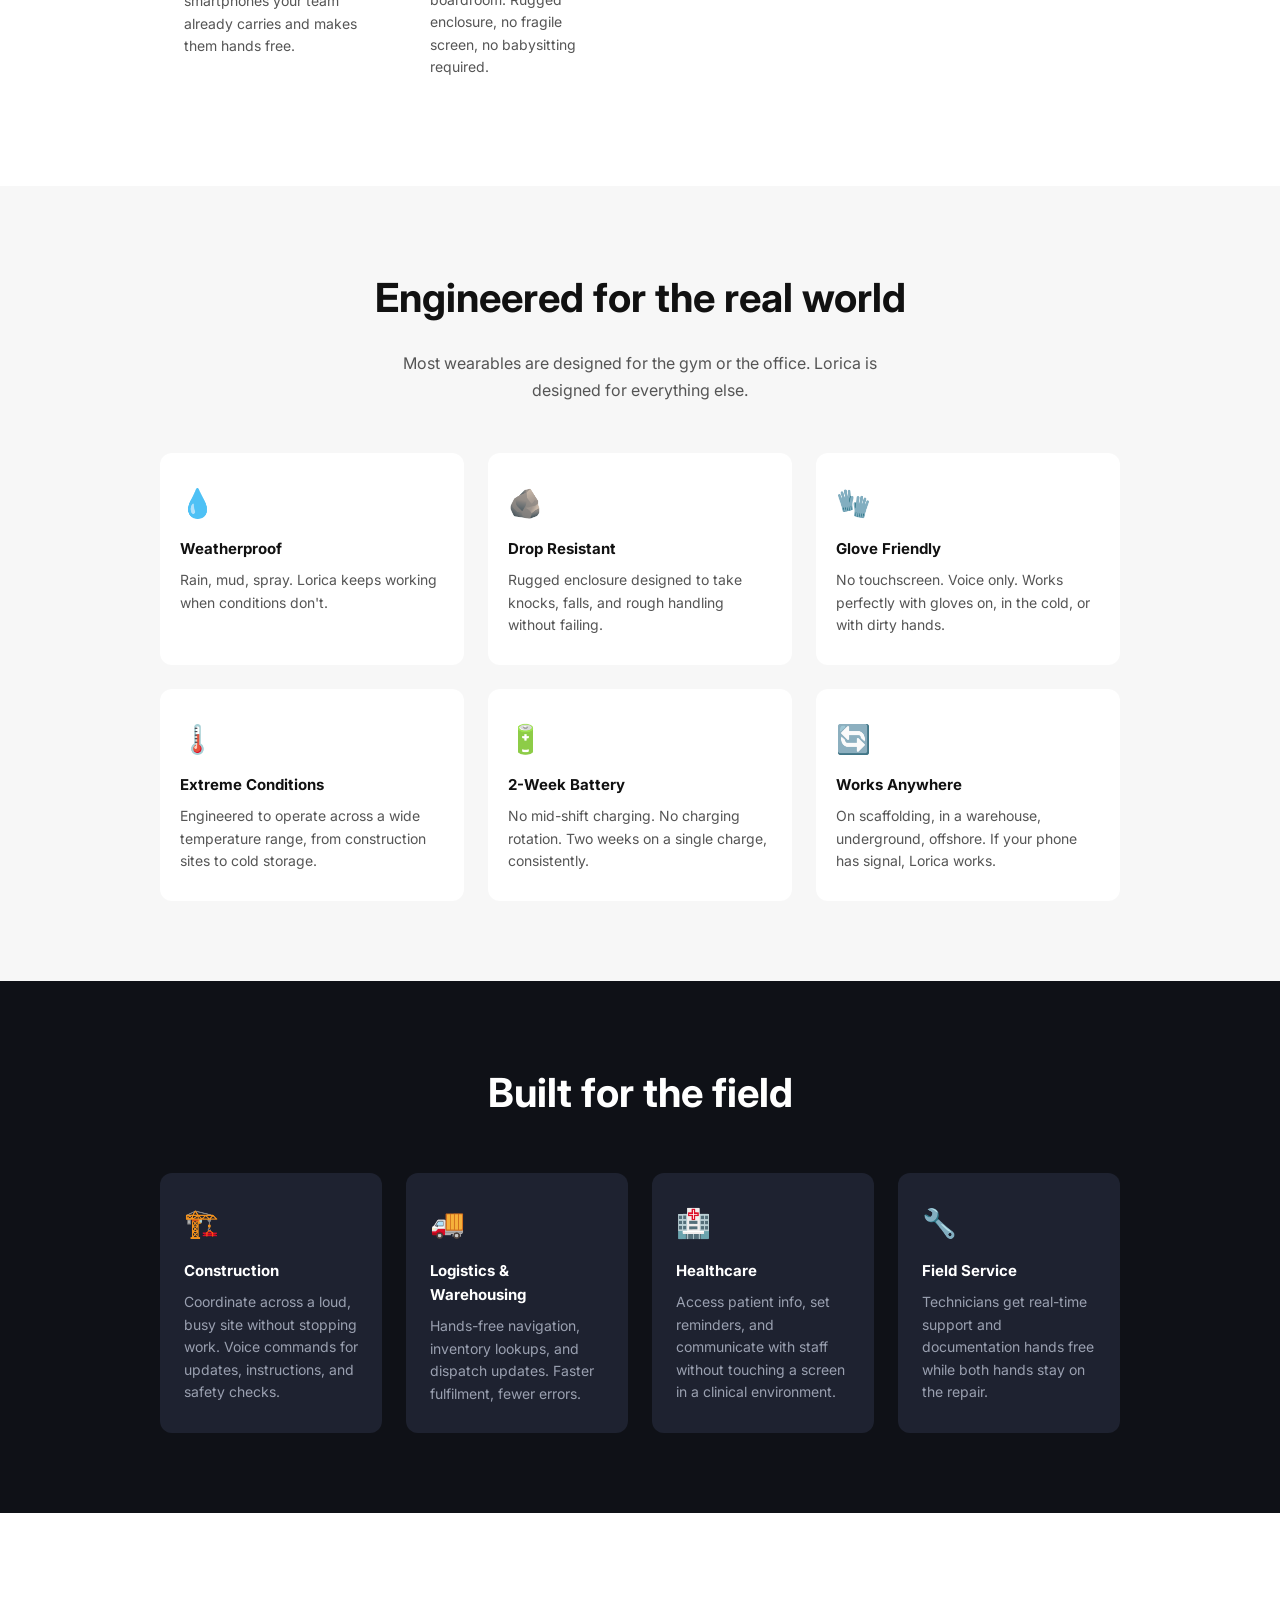
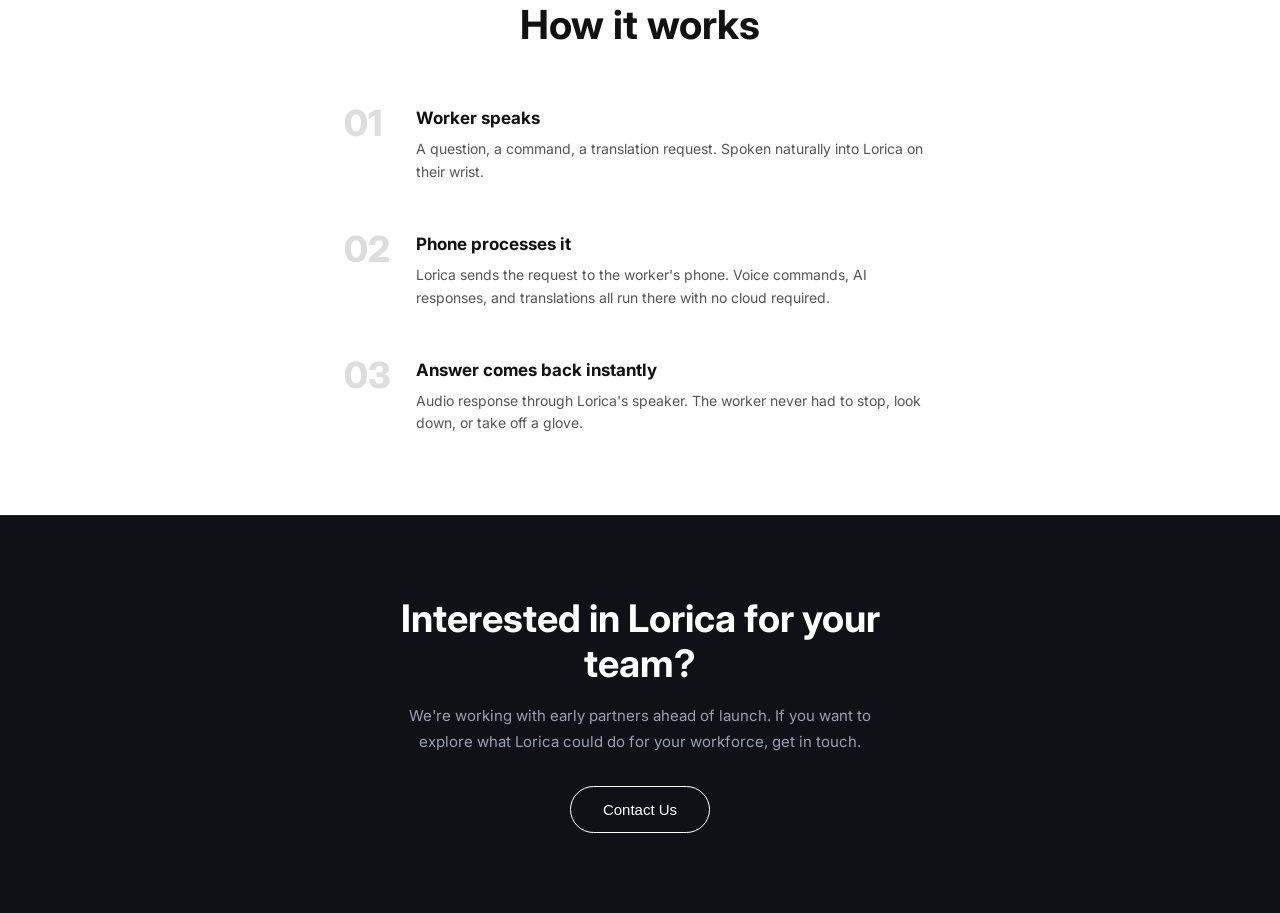
==== commit 5734c066: "Reduce em dash usage across both pages Co-Authored-By: Claude Sonnet 4.6 <noreply@anthropic.com>" ====
--- a/business.html
+++ b/business.html
@@ -254,7 +254,7 @@
   <section class="biz-hero">
     <p class="hero-eyebrow">Lorica for Business</p>
     <h1>Your team's hands are<br><span class="highlight">too valuable</span><br>to hold a phone.</h1>
-    <p>Lorica is a rugged, wrist-worn device that keeps your workforce connected hands free — built to survive the environments your team actually works in. Voice-controlled, phone-powered, tough enough for the job.</p>
+    <p>Lorica is a rugged, wrist-worn device that keeps your workforce connected hands free. Built to survive the environments your team actually works in. Voice-controlled, phone-powered, tough enough for the job.</p>
     <button class="btn-primary" id="biz-hero-cta-btn">Get in Touch</button>
     <div id="biz-hero-form-wrap" style="display:none;">
       <p class="form-success" id="biz-hero-form-success">Thanks — we'll be in touch.</p>
@@ -267,7 +267,7 @@
 
   <!-- ── PROBLEM ── -->
   <section class="problem">
-    <p>Every time a worker pulls out their phone, they lose focus, slow down, or create a safety risk. Most wearables aren't built for real work — they scratch, break, and die by noon. <span>Lorica is built differently.</span></p>
+    <p>Every time a worker pulls out their phone, they lose focus, slow down, or create a safety risk. Most wearables aren't built for real work. They scratch, break, and die by noon. <span>Lorica is built differently.</span></p>
   </section>
 
   <!-- ── BENEFITS ── -->
@@ -278,7 +278,7 @@
       <div class="card">
         <div class="card-icon">⚡</div>
         <h3>Faster Decisions</h3>
-        <p>Workers get instant answers through voice — no stopping, no unlocking, no typing. Information flows without breaking workflow.</p>
+        <p>Workers get instant answers through voice. No stopping, no unlocking, no typing. Information flows without breaking workflow.</p>
       </div>
 
       <div class="card">
@@ -290,25 +290,25 @@
       <div class="card">
         <div class="card-icon">🦺</div>
         <h3>Safer on Site</h3>
-        <p>Hands stay on the job. Whether operating machinery, climbing, or carrying — workers stay connected without compromising safety.</p>
+        <p>Hands stay on the job. Whether operating machinery, climbing, or carrying, workers stay connected without compromising safety.</p>
       </div>
 
       <div class="card">
         <div class="card-icon">🔋</div>
         <h3>2-Week Battery</h3>
-        <p>No charging rotation, no dead devices mid-shift. Lorica runs for two weeks on a single charge — one less thing to manage.</p>
+        <p>No charging rotation, no dead devices mid-shift. Lorica runs for two weeks on a single charge. One less thing to manage.</p>
       </div>
 
       <div class="card">
         <div class="card-icon">📱</div>
         <h3>Works with Existing Phones</h3>
-        <p>No new infrastructure. Lorica pairs with the smartphones your team already carries — it just makes them hands free.</p>
+        <p>No new infrastructure. Lorica pairs with the smartphones your team already carries and makes them hands free.</p>
       </div>
 
       <div class="card">
         <div class="card-icon">🛡️</div>
         <h3>Built Tough</h3>
-        <p>Drops, dust, rain, cold — Lorica is engineered for the job site, not the boardroom. Rugged enclosure, no fragile screen, no babysitting required.</p>
+        <p>Drops, dust, rain, cold. Lorica is engineered for the job site, not the boardroom. Rugged enclosure, no fragile screen, no babysitting required.</p>
       </div>
 
     </div>
@@ -323,7 +323,7 @@
       <div class="durability-stat">
         <span class="durability-icon">💧</span>
         <h3>Weatherproof</h3>
-        <p>Rain, mud, spray — Lorica keeps working when conditions don't.</p>
+        <p>Rain, mud, spray. Lorica keeps working when conditions don't.</p>
       </div>
 
       <div class="durability-stat">
@@ -335,13 +335,13 @@
       <div class="durability-stat">
         <span class="durability-icon">🧤</span>
         <h3>Glove Friendly</h3>
-        <p>No touchscreen. Voice only — works perfectly with gloves on, in the cold, or with dirty hands.</p>
+        <p>No touchscreen. Voice only. Works perfectly with gloves on, in the cold, or with dirty hands.</p>
       </div>
 
       <div class="durability-stat">
         <span class="durability-icon">🌡️</span>
         <h3>Extreme Conditions</h3>
-        <p>Engineered to operate across a wide temperature range — from construction sites to cold storage.</p>
+        <p>Engineered to operate across a wide temperature range, from construction sites to cold storage.</p>
       </div>
 
       <div class="durability-stat">
@@ -353,7 +353,7 @@
       <div class="durability-stat">
         <span class="durability-icon">🔄</span>
         <h3>Works Anywhere</h3>
-        <p>On scaffolding, in a warehouse, underground, offshore — if your phone has signal, Lorica works.</p>
+        <p>On scaffolding, in a warehouse, underground, offshore. If your phone has signal, Lorica works.</p>
       </div>
 
     </div>
@@ -379,7 +379,7 @@
       <div class="industry-card">
         <div class="card-icon">🏥</div>
         <h3>Healthcare</h3>
-        <p>Access patient info, set reminders, and communicate with staff — without touching a screen in a clinical environment.</p>
+        <p>Access patient info, set reminders, and communicate with staff without touching a screen in a clinical environment.</p>
       </div>
 
       <div class="industry-card">
@@ -400,7 +400,7 @@
         <span class="step-num">01</span>
         <div class="step-body">
           <h3>Worker speaks</h3>
-          <p>A question, a command, a translation request — spoken naturally into Lorica on their wrist.</p>
+          <p>A question, a command, a translation request. Spoken naturally into Lorica on their wrist.</p>
         </div>
       </div>
 
@@ -408,7 +408,7 @@
         <span class="step-num">02</span>
         <div class="step-body">
           <h3>Phone processes it</h3>
-          <p>Lorica sends the request to the worker's phone. Voice commands, AI responses, and translations all run there — no cloud required.</p>
+          <p>Lorica sends the request to the worker's phone. Voice commands, AI responses, and translations all run there with no cloud required.</p>
         </div>
       </div>
 
